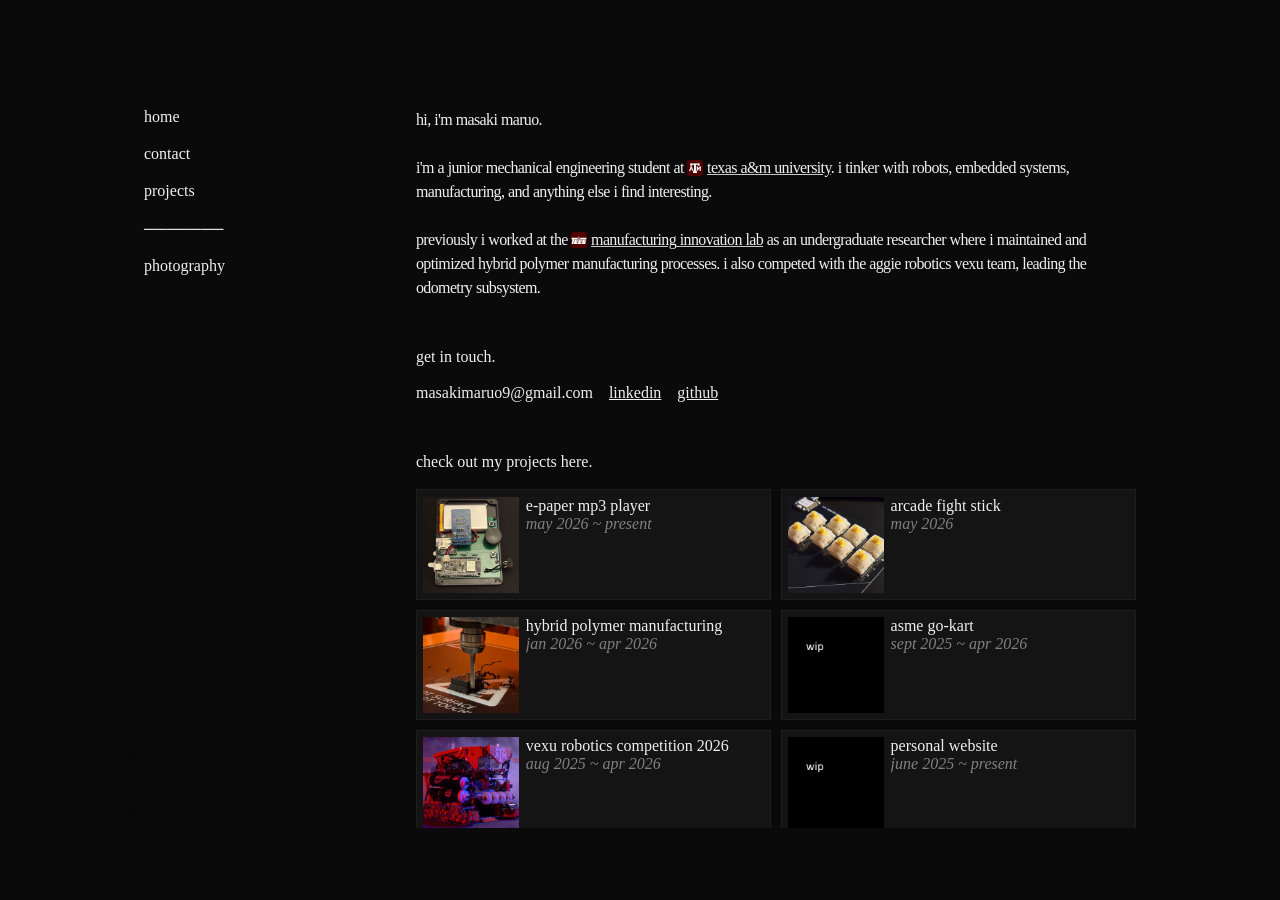
==== index.html @ 889237e8 "feat: updated vex 2023" ====
<!DOCTYPE html>
<html lang="en" class="scrollbar">

<head>
    <meta charset="UTF-8">
    <meta name="viewport" content="width=device-width, initial-scale=1.0">
    <title>Masaki Maruo</title>

    <link rel="stylesheet" href="/styles.css">
    
    
    <link rel="preconnect" href="https://fonts.googleapis.com">
    <link rel="preconnect" href="https://fonts.gstatic.com" crossorigin>
    <link href="https://fonts.googleapis.com/css2?family=Instrument+Serif:ital@0;1&family=Old+Standard+TT:ital,wght@0,400;0,700;1,400&display=swap" rel="stylesheet">

    <link rel="icon" type="image/png" href="/assets/favicon.png">
</head>

<body>
    <div class="main-container">
        
        <div class="navbar">
            <ul>
                <li><a href="#home">home</a></li>
                <li><a href="#contact">contact</a></li>
                <li><a href="#projects">projects</a></li>
                
                <li class="navbarBreak"><span>───────</span><span>|</span></li>
                <li><a href="/projects/placeholder.html">photography</a></li>
            </ul>
        </div>

        <div class="main scrollbar">
            
            <noscript>
                For full functionality of this site it is necessary to enable JavaScript.
                Here are the <a href="https://www.enablejavascript.io/" target="_blank">
                instructions how to enable JavaScript in your web browser</a>.
                <br><br><br>
            </noscript>

            <div id="home" name="home" class="spacer"></div>
        
            <div class="main-content">
                <p>hi, i'm masaki maruo.</p>
                <br>

                <p>i'm a junior mechanical engineering student at <span class="no-wrap"><img class="inline-icon" src="/assets/icons/tamu.png"> <a href="https://www.tamu.edu/" target="_blank">texas a&m</span> university</a>. i tinker with robots, embedded systems, manufacturing, and anything else i find interesting.</p> 
                <br>
                <p>
                    previously i worked at the <span class="no-wrap"><img class="inline-icon" src="/assets/icons/tees.png"> <a href="https://tai.tamu.edu/" target="_blank">manufacturing</span> innovation lab</a> as an undergraduate researcher where i maintained and optimized hybrid polymer manufacturing processes. i also competed with the aggie robotics vexu team, leading the odometry subsystem.
                </p>
            </div>

            <div id="contact" name="contact" class="spacer"></div>
            <p>get in touch.</p>
            <br>
            <ul class="contact">
                <li>"kawasaki<span>subaru</span>ho<span>nda1</span>946"</li>
                <li><a href="https://www.linkedin.com/in/masakimaruo/" class="aUnderline" target="_blank">linkedin</a></li>
                <li><a href="https://github.com/mmasaki0/" class="aUnderline" target="_blank">github</a></li>
            </ul>
            
            <div id="projects" name="projects" class="spacer"></div>
            <p>check out my projects here.</p>
            <br>
            <div class="project-board">
                <a href="/projects/mp3-ink.html"><div class="project-tile">
                    <div class="project-tile-icon" style="background-image: url(/assets/projects/mp3-player/pcbcase.jpg);"></div>
                    <div class="project-tile-text">
                        <p>e-paper mp3 player</p>
                        <p>may 2026 ~ present</p>
                    </div>
                </div></a>

                <a href="/projects/leverless.html"><div class="project-tile">
                    <div class="project-tile-icon" style="background-image: url(/assets/projects/leverless/IMG_6571.jpg);"></div>
                    <div class="project-tile-text">
                        <p>arcade fight stick</p>
                        <p>may 2026</p>
                    </div>
                </div></a>

                <a href="/projects/hybrid-mfg.html"><div class="project-tile">
                    <div class="project-tile-icon" style="background-image: url(/assets/projects/hybrid-mfg/machining.jpg);"></div>
                    <div class="project-tile-text">
                        <p>hybrid polymer manufacturing</p>
                        <p>jan 2026 ~ apr 2026</p>
                    </div>
                </div></a>

                <a href="/projects/placeholder.html"><div class="project-tile">
                    <div class="project-tile-icon" style="background-image: url(/assets/placeholder.png);"></div>
                    <div class="project-tile-text">
                        <p>asme go-kart</p>
                        <p>sept 2025 ~ apr 2026</p>
                    </div>
                </div></a>

                <a href="/projects/vexu.html"><div class="project-tile">
                    <div class="project-tile-icon" style="background-image: url(/assets/projects/vexu/thumbnail.png);"></div>
                    <div class="project-tile-text">
                        <p>vexu robotics competition 2026</p>
                        <p>aug 2025 ~ apr 2026</p>
                    </div>
                </div></a>

                <a href="/projects/placeholder.html"><div class="project-tile">
                    <div class="project-tile-icon" style="background-image: url(/assets/placeholder.png);"></div>
                    <div class="project-tile-text">
                        <p>personal website</p>
                        <p>june 2025 ~ present</p>
                    </div>
                </div></a>

                <a href="/projects/abs-asv.html"><div class="project-tile">
                    <div class="project-tile-icon" style="background-image: url(/assets/projects/abs-asv/thumbnail.jpg);"></div>
                    <div class="project-tile-text">
                        <p>abs autonomous surface vehicle competition</p>
                        <p>sep 2024 ~ apr 2025</p>
                    </div>
                </div></a>

                <a href="/projects/mass-fitness.html"><div class="project-tile">
                    <div class="project-tile-icon" style="background-image: url(/assets/projects/mass-fitness/delete-workout.png);"></div>
                    <div class="project-tile-text">
                        <p>mass fitness app</p>
                        <p>sep 2024 ~ apr 2025</p>
                    </div>
                </div></a>

                <a href="/projects/vex-2024.html"><div class="project-tile">
                    <div class="project-tile-icon" style="background-image: url(/assets/projects/vex-2024/thumbnail.jpg);"></div>
                    <div class="project-tile-text">
                        <p>vex robotics competition 2024</p>
                        <p>apr 2023 ~ apr 2024</p>
                    </div>
                </div></a>

                <a href="/projects/vex-2023.html"><div class="project-tile">
                    <div class="project-tile-icon" style="background-image: url(/assets/projects/vex-2023/thumbnail.jpg);"></div>
                    <div class="project-tile-text">
                        <p>vex robotics competition 2023</p>
                        <p>aug 2022 ~ apr 2023</p>
                    </div>
                </div></a>

            </div>

            <div class="spacer"></div>
            <footer>designed by masaki maruo · 2026</footer>
        </div>
        
    </div>
</body>
<script src="/scripts.js" defer></script>
</html>
---- styles.css ----
:root {
    --color-background: rgb(10,10,10);
    --color-background-light: rgb(15,15,15);
    --color-tile: rgb(20,20,20);    
    --color-tile-light: rgb(30,30,30);
    --color-tile-dark: rgb(15,15,15);

    --color-text: rgb(240,240,240);
    --color-text-darker: rgb(200,200,200);
    --color-text-dark: rgb(128, 128, 128);
}

body, html {
    background-color: var(--color-background);
    margin: 0;
    padding: 0;

    font-size: 1rem;
    font-family: "Old Standard TT", serif;
    /* font-weight: 400; */
    font-style: normal;
    
    color: var(--color-text);

    /* scroll-behavior: smooth; */
    -webkit-text-size-adjust: 100%;
}

h1, h2, h3, h4, h5, h6 {
    font-family: "Instrument Serif", serif;
    color: rgb(255, 255, 255);
    margin: 0;
}

h1 {
    font-size: 1.4rem;
}

p, ul, li {
    
    margin: 0;
    padding: 0;
}

p.commentary {
    color: var(--color-text-darker);
}

ul {
    list-style: "- ";
    /* list-style-position: outside; */
    margin-left: 1rem;

}

li {
    margin-bottom: 0.2rem;
}

a {
    color: inherit;
    text-decoration-color: var(--color-text-darker);
}

footer {
    padding-bottom: 1rem;
    color: var(--color-text-dark);
}

.scrollbar {
    scrollbar-color: rgba(128,128,128,0.75) transparent;
    scrollbar-width: thin;
    
}

.no-wrap {
    white-space: nowrap;
}

.main-container {
    display: flex;
    flex-direction: column;
}

.main {
    padding: 0px 1rem;
    /* scrollbar-width: thin; */
}

.main-content {
    /* font-size: 0.875rem; */
    line-height: 1.5;
    letter-spacing: -0.04rem;
    word-spacing: 0.02rem;
}

.navbar {
    background: linear-gradient(var(--color-background) 25%, rgba(0,0,0,0));
    backdrop-filter: blur(5px);
    position: fixed;
    width: 100%;
    top: 0;
    z-index: 99;
    padding: 1rem 1rem 0.4rem 1rem;
    box-sizing: border-box;
}

.navbar > ul {
    margin: 0;
    display: flex;
    flex-direction: row;
    flex-wrap: wrap;
    list-style: none;
    gap: 1rem;
}

.navbar > ul > li {
    user-select: none;
}

li > a, .project-board > a {
    text-decoration: none;
}

.navbarBreak > span:nth-child(1) {
    display: none;
}

.inline-icon {
    height: 1rem;
    vertical-align: -0.2rem;
    border-radius: 0.2rem;
}

.project-board {
    display: grid;
    grid-template-columns: 1fr;
    gap: 0.6rem;
    user-select: none;
}

.project-tile {
    display: flex;
    box-sizing: content-box;
    flex-direction: row;
    gap: 0.4rem;
    background-color: var(--color-tile);
    
    border-color: var(--color-tile-light);
    border-style: solid;
    border-width: 1px;

    height: 6rem;
    padding: 0.4rem;

    transition: background-color 250ms;
}

.project-tile-icon {
    height: 100%;
    aspect-ratio: 1;
    background-size: cover;
    background-position: 50% 50%;
    background-repeat: no-repeat;
}

.project-tile-text {
    flex: 1;
    display: flex;
    flex-direction: column;
}

.project-tile-text>:nth-child(1) {
    overflow: hidden;
    display: -webkit-box;
    -webkit-box-orient: vertical;
    -webkit-line-clamp: 3;
            line-clamp: 3;
}

.project-tile-text>:nth-child(2) {
    color: var(--color-text-dark);
    font-style: italic;

    overflow: hidden;
    display: -webkit-box;
    -webkit-box-orient: vertical;
    -webkit-line-clamp: 1;
            line-clamp: 1;
}

.text-date {
    color: var(--color-text-dark);
    font-style: italic;
}

.skills-tools {
    margin: 0;
    display: flex;
    flex-direction: row;
    flex-wrap: wrap;
    gap: 0.4rem;
}

.skills-tools > li {
    font-size: 0.8rem;
    color: var(--color-text-darker);
    list-style: none;
    background-color: var(--color-tile);
    padding: 0.2rem 0.4rem;
    border-radius: 0.8rem;
    border-style: solid;
    border-width: 1px;
    border-color: var(--color-tile-light);
    white-space: nowrap;
}

/* project gallery */
.gallery-container {
    box-sizing: border-box;
    width: 100%;
    /* height: max(10rem); */
    padding: 0.4rem;
    background-color: var(--color-tile);
    
    border-style: solid;
    border-width: 1px;
    border-color: var(--color-tile-light);
}

.gallery-main {

    /* box-sizing: content-box; */
    background-color: var(--color-tile-dark);
    
    /* width: 100%;
    height: max(30rem); */

    width: 100%;
    max-height: 24rem;
    /* height: clamp(1rem, 1rem, 40rem); */
    /* height: max(80%); */
    aspect-ratio: 1;
    
    /* height: clamp(1px, 10rem, 30rem); */

    /* width: clamp(100%, 100%, 40vh); */
    /* height: clamp(100px, 50vh, 1000px); */

    /* aspect-ratio: 1; */
    /* width: max(480px); */
    /* aspect-ratio: clamp(1, 2, 2); */
    /* height: clamp(20vh, 20vh, 40vh); */
    /* aspect-ratio: clamp(0.75, 1, 100); */
    
    
    margin-bottom: 1.2rem;

    background-size: contain;
    background-repeat: no-repeat;
    background-position: 50% 50%;
}

.gallery-thumbs-container {
    display: flex;
    flex-direction: row;
}

.gallery-button {
    display: flex;
    flex: 0 0 2rem;

    background-color: rgb(30,30,30);
    border: 1px solid rgb(40,40,40);

    justify-content: center; 
    align-items: center;

    transition: background-color 250ms;
}

.gallery-left {
    margin-right: 0.4rem;
}

.gallery-right {
    margin-left: 0.4rem;
}

.gallery-button > span {
    user-select: none;
    color: var(--color-text-dark)
}

.gallery-thumbs {
    /* width: max-content; */
    max-width: 100%;
    display: flex;
    overflow: auto hidden;
    gap: 0.4rem;
    margin: 0 auto;
    scroll-behavior: smooth;
    
}

.gallery-thumbs > div {
    aspect-ratio: 1;
    height: 5rem;
    background-color: white;

    background-size: cover;
    background-position: 50% 50%;
    background-repeat: no-repeat;
}

.gallery-overlay-vid {
    height: 100%;
    width: 100%;
    background-repeat: no-repeat;
    background-size: cover;
    background-image: url(/assets/gallery-overlay-vid.png);
    pointer-events: none;
}

.contact {
    display: flex;
    flex-direction: row;
    flex-wrap: wrap;
    list-style: none;
    gap: 1rem;
    margin: 0;
}

.contact > li > a {
    text-decoration: underline;
}

.contact > li > span:nth-child(2) {
    display: none;
}

.spacer {
    margin-bottom: 4rem;
}

.spacer:first-of-type {
    margin-bottom: 6.4rem;
}

.spacer:last-of-type {
   margin-bottom: 10rem;
}

noscript {
    font-style: italic;
    color: var(--color-text-dark);
}

/* tablet */
@media (min-width: 768px) {
    .main-container {
        max-width: 80vw;
        margin: auto;
    }

    .project-board {
        grid-template-columns: 1fr 1fr;
    }
}

/* desktop */
@media (min-width: 1024px) {
    footer {
        text-align: right;
    }

    .main-container {
        flex-direction: row;
        max-width: 1024px;
        margin: 12vh auto 8vh auto;
        height: 80vh;
    }

    .navbar {
        flex: 1;
        padding: 0 1rem;
        position: static;
    }

    .main {
        flex: 3;
        margin-top: 0;
        overflow-y: auto;
    }

    .navbar > ul {
        flex-direction: column;
    }

    .navbar > ul > li > a:hover {
        text-decoration: underline;
    }

    .navbarBreak > span:nth-child(1) {
        display: initial;
        vertical-align: top;
    }   

    .navbarBreak > span:nth-child(2) {
        display: none;
    }   

    .project-tile:hover {
        background-color: var(--color-tile-light);
    }

    .gallery-thumbs > div {
        height: 4rem;
        /* height: unset; */
        /* width: 100%; */
    }

    .gallery-button:hover {
        background-color: rgb(40,40,40);
    }

    .spacer {
        margin-top: 3rem;
        margin-bottom: 0;
    }

    .spacer:first-of-type {
        margin: 0 0 0 0;
    }

    .spacer:last-of-type {
        margin-top: 10rem;
        margin-bottom: 0;
    }
}
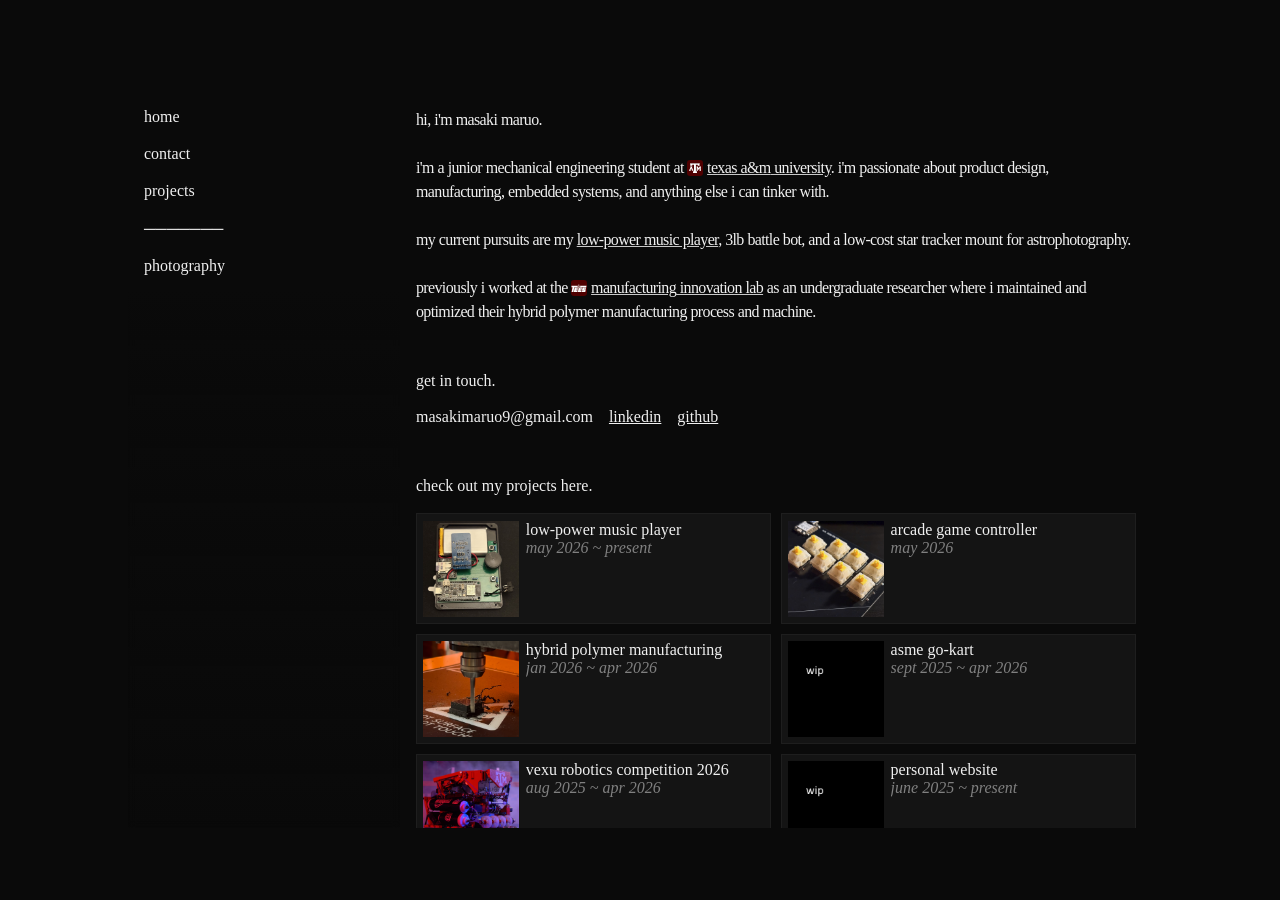
==== commit 27df6e24: "style: update about, renamed projects" ====
--- a/index.html
+++ b/index.html
@@ -14,6 +14,8 @@
     <link href="https://fonts.googleapis.com/css2?family=Instrument+Serif:ital@0;1&family=Old+Standard+TT:ital,wght@0,400;0,700;1,400&display=swap" rel="stylesheet">
 
     <link rel="icon" type="image/png" href="/assets/favicon.png">
+    <meta property="og:description" content="portfolio">
+    <meta property="og:image" content="https://masakimaruo.com/assets/favicon.png">
 </head>
 
 <body>
@@ -30,6 +32,10 @@
             </ul>
         </div>
 
+        <div class="photo-modal-container">
+            <div class="photo-modal-item"></div>
+        </div>
+        
         <div class="main scrollbar">
             
             <noscript>
@@ -44,11 +50,17 @@
             <div class="main-content">
                 <p>hi, i'm masaki maruo.</p>
                 <br>
+            </div>
 
-                <p>i'm a junior mechanical engineering student at <span class="no-wrap"><img class="inline-icon" src="/assets/icons/tamu.png"> <a href="https://www.tamu.edu/" target="_blank">texas a&m</span> university</a>. i tinker with robots, embedded systems, manufacturing, and anything else i find interesting.</p> 
+            <div class="main-content">
+                <p>i'm a junior mechanical engineering student at <span class="no-wrap"><img class="inline-icon" src="/assets/icons/tamu.png"> <a href="https://www.tamu.edu/" target="_blank">texas a&m</span> university</a>. i'm passionate about product design, manufacturing, embedded systems, and anything else i can tinker with.</p> 
                 <br>
                 <p>
-                    previously i worked at the <span class="no-wrap"><img class="inline-icon" src="/assets/icons/tees.png"> <a href="https://tai.tamu.edu/" target="_blank">manufacturing</span> innovation lab</a> as an undergraduate researcher where i maintained and optimized hybrid polymer manufacturing processes. i also competed with the aggie robotics vexu team, leading the odometry subsystem.
+                    my current pursuits are my <a href="/projects/mp3-ink.html">low-power music player</a>, 3lb battle bot, and a low-cost star tracker mount for astrophotography.
+                </p>
+                <br>
+                <p>
+                    previously i worked at the <span class="no-wrap"><img class="inline-icon" src="/assets/icons/tees.png"> <a href="https://tai.tamu.edu/" target="_blank">manufacturing</span> innovation lab</a> as an undergraduate researcher where i maintained and optimized their hybrid polymer manufacturing process and machine.
                 </p>
             </div>
 
@@ -68,7 +80,7 @@
                 <a href="/projects/mp3-ink.html"><div class="project-tile">
                     <div class="project-tile-icon" style="background-image: url(/assets/projects/mp3-player/pcbcase.jpg);"></div>
                     <div class="project-tile-text">
-                        <p>e-paper mp3 player</p>
+                        <p>low-power music player</p>
                         <p>may 2026 ~ present</p>
                     </div>
                 </div></a>
@@ -76,7 +88,7 @@
                 <a href="/projects/leverless.html"><div class="project-tile">
                     <div class="project-tile-icon" style="background-image: url(/assets/projects/leverless/IMG_6571.jpg);"></div>
                     <div class="project-tile-text">
-                        <p>arcade fight stick</p>
+                        <p>arcade game controller</p>
                         <p>may 2026</p>
                     </div>
                 </div></a>
@@ -110,6 +122,14 @@
                     <div class="project-tile-text">
                         <p>personal website</p>
                         <p>june 2025 ~ present</p>
+                    </div>
+                </div></a>
+
+                <a href="/projects/camera-grip.html"><div class="project-tile">
+                    <div class="project-tile-icon" style="background-image: url(/assets/projects/camera-grip/fea.png);"></div>
+                    <div class="project-tile-text">
+                        <p>ergonomic camera grip</p>
+                        <p>may 2025 ~ july 2025</p>
                     </div>
                 </div></a>
 
--- a/styles.css
+++ b/styles.css
@@ -123,6 +123,10 @@
 }
 
 .navbarBreak > span:nth-child(1) {
+    display: none;
+}
+
+.photo-modal-container {
     display: none;
 }
 
@@ -259,6 +263,14 @@
     background-size: contain;
     background-repeat: no-repeat;
     background-position: 50% 50%;
+
+    display: flex;
+    align-items: flex-end;
+}
+
+.gallery-caption {
+    background-color: rgba(25, 25, 25, 0.8);
+    padding: 0.1rem;
 }
 
 .gallery-thumbs-container {
@@ -307,7 +319,6 @@
     aspect-ratio: 1;
     height: 5rem;
     background-color: white;
-
     background-size: cover;
     background-position: 50% 50%;
     background-repeat: no-repeat;
@@ -420,8 +431,32 @@
         /* width: 100%; */
     }
 
+    div.gallery-main {
+        cursor: pointer;
+    }
+
     .gallery-button:hover {
         background-color: rgb(40,40,40);
+    }
+
+    .photo-modal-container {
+        position: fixed;
+        z-index: 100;
+        top: 0px;
+        left: 0px;
+        width: 100%;
+        height: 100%;
+        box-sizing: border-box;
+        padding-top: 10%;
+        backdrop-filter: blur(5px);
+    }
+
+    .photo-modal-item {
+        height: 80%;
+        margin: auto;
+        background-size: contain;
+        background-repeat: no-repeat;
+        background-position: center;
     }
 
     .spacer {
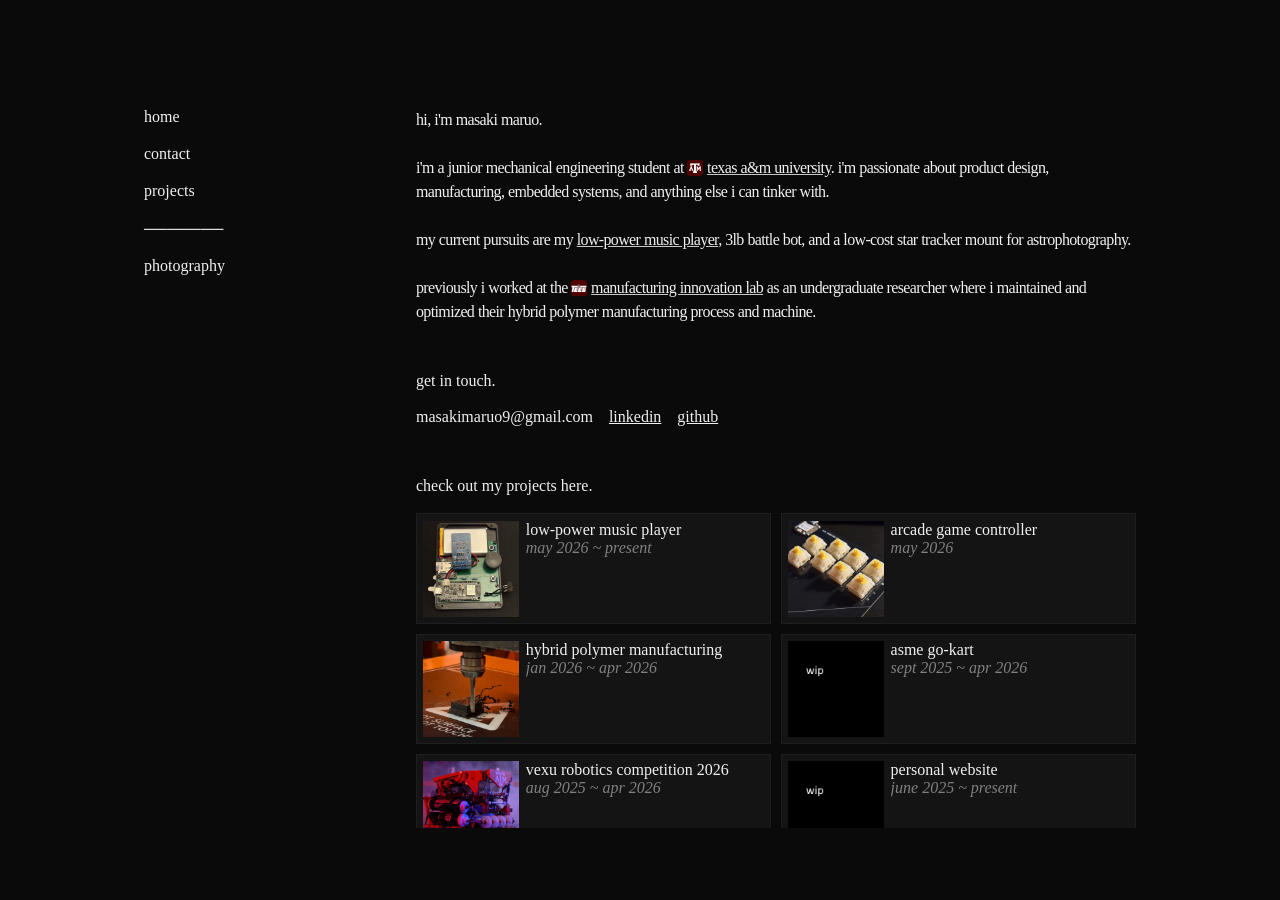
==== commit 699dfca0: "feat!: improved accessibility" ====
--- a/index.html
+++ b/index.html
@@ -34,6 +34,7 @@
 
         <div class="photo-modal-container">
             <div class="photo-modal-item"></div>
+            <button class="photo-modal-x"><p>x</p></button>
         </div>
         
         <div class="main scrollbar">
@@ -53,14 +54,14 @@
             </div>
 
             <div class="main-content">
-                <p>i'm a junior mechanical engineering student at <span class="no-wrap"><img class="inline-icon" src="/assets/icons/tamu.png"> <a href="https://www.tamu.edu/" target="_blank">texas a&m</span> university</a>. i'm passionate about product design, manufacturing, embedded systems, and anything else i can tinker with.</p> 
+                <p>i'm a junior mechanical engineering student at <span class="no-wrap"><img class="inline-icon" src="/assets/icons/tamu.png"> <a href="https://www.tamu.edu/" target="_blank">texas a&m university</span></a>. i'm passionate about product design, manufacturing, embedded systems, and anything else i can tinker with.</p> 
                 <br>
                 <p>
                     my current pursuits are my <a href="/projects/mp3-ink.html">low-power music player</a>, 3lb battle bot, and a low-cost star tracker mount for astrophotography.
                 </p>
                 <br>
                 <p>
-                    previously i worked at the <span class="no-wrap"><img class="inline-icon" src="/assets/icons/tees.png"> <a href="https://tai.tamu.edu/" target="_blank">manufacturing</span> innovation lab</a> as an undergraduate researcher where i maintained and optimized their hybrid polymer manufacturing process and machine.
+                    previously i worked at the <span class="no-wrap"><img class="inline-icon" src="/assets/icons/tees.png"> <a href="https://tai.tamu.edu/" target="_blank">manufacturing innovation lab</span></a> as an undergraduate researcher where i maintained and optimized their hybrid polymer manufacturing process and machine.
                 </p>
             </div>
 
--- a/styles.css
+++ b/styles.css
@@ -60,6 +60,20 @@
 a {
     color: inherit;
     text-decoration-color: var(--color-text-darker);
+}
+
+button {
+    border: 0 solid black;
+    font: inherit;
+    color: inherit;
+}
+
+button:focus, div:focus, a:focus {
+    outline: 2px solid rgba(256,256,256,0.8);
+}
+
+button:focus:not(:focus-visible), div:focus:not(:focus-visible), a:focus:not(:focus-visible) {
+    outline: none;
 }
 
 footer {
@@ -281,6 +295,7 @@
 .gallery-button {
     display: flex;
     flex: 0 0 2rem;
+    margin: 2px 0;
 
     background-color: rgb(30,30,30);
     border: 1px solid rgb(40,40,40);
@@ -311,17 +326,21 @@
     overflow: auto hidden;
     gap: 0.4rem;
     margin: 0 auto;
+    padding: 2px;
+    /* padding: 2px 0; */
     scroll-behavior: smooth;
     
 }
 
-.gallery-thumbs > div {
+.gallery-thumbs > button {
+    /* padding: 5px; */
     aspect-ratio: 1;
     height: 5rem;
-    background-color: white;
+    /* background-color: white; */
     background-size: cover;
     background-position: 50% 50%;
     background-repeat: no-repeat;
+    /* background-origin: content-box; */
 }
 
 .gallery-overlay-vid {
@@ -393,6 +412,8 @@
     }
 
     .navbar {
+        background: rgba(0,0,0,0);
+        backdrop-filter: none;
         flex: 1;
         padding: 0 1rem;
         position: static;
@@ -447,18 +468,38 @@
         width: 100%;
         height: 100%;
         box-sizing: border-box;
-        padding-top: 10%;
+        padding-top: 5%;
+        background-color: rgba(0, 0, 0, 0.6);
         backdrop-filter: blur(5px);
     }
 
     .photo-modal-item {
-        height: 80%;
+        height: 90%;
         margin: auto;
         background-size: contain;
         background-repeat: no-repeat;
         background-position: center;
     }
 
+    .photo-modal-x {
+        font-family: "Old Standard TT", serif;
+        border: 1px solid white;
+        color: white;
+        background-color: rgba(0,0,0,0);
+        height: 4%;
+        aspect-ratio: 1;
+        position: fixed;
+        top: 5%;
+        right: 5%;
+        user-select: none;
+
+        transition: background-color 250ms;
+    }
+
+    .photo-modal-x:hover {
+        background-color: var(--color-tile-light);
+    }
+
     .spacer {
         margin-top: 3rem;
         margin-bottom: 0;
